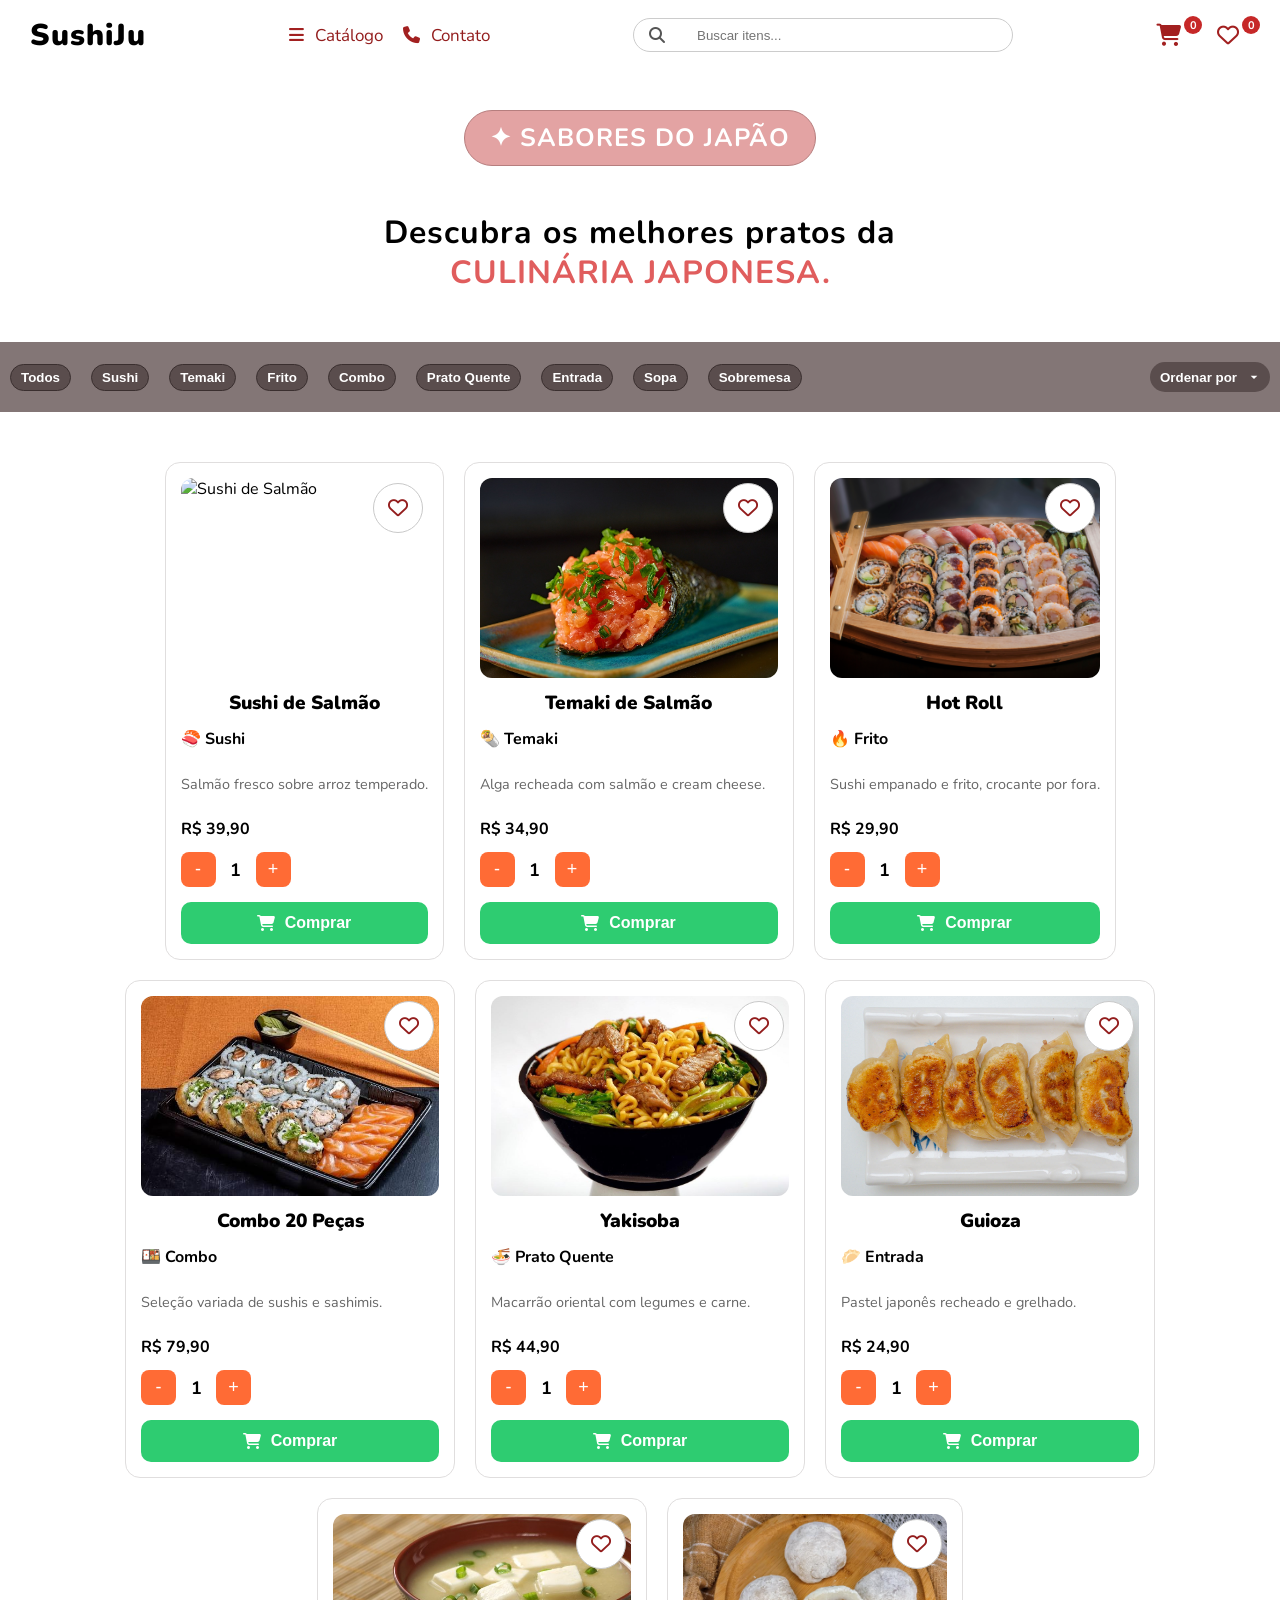
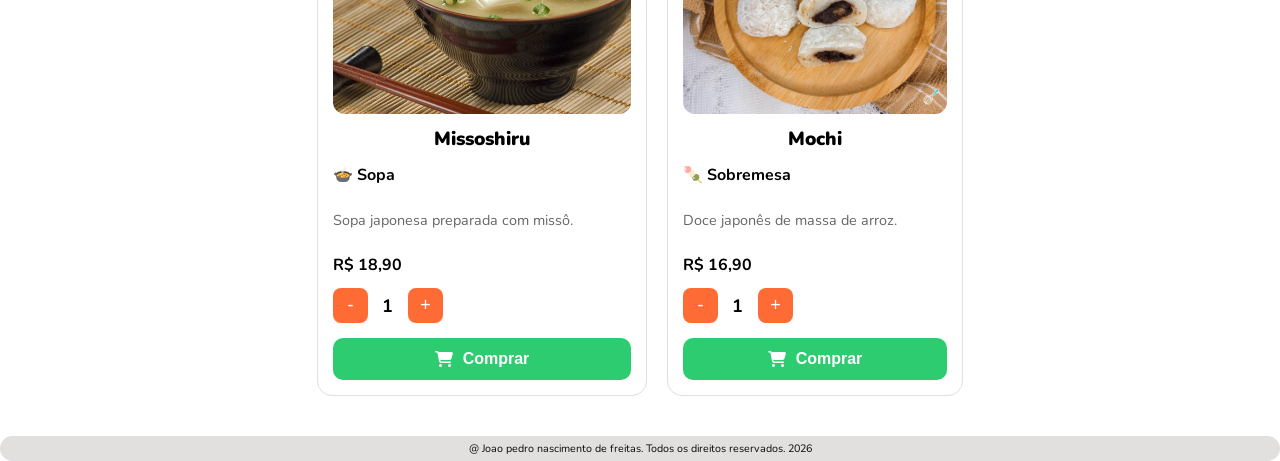
==== index.html @ 60b03006 "new att" ====
<!DOCTYPE html>
<html lang="pt-br">

<head>
    <meta charset="UTF-8">
    <meta name="viewport" content="width=device-width, initial-scale=1.0">
    <link rel="stylesheet" href="style.css" />
    <link rel="stylesheet" href="https://cdnjs.cloudflare.com/ajax/libs/font-awesome/6.7.2/css/all.min.css">
    <link rel="preconnect" href="https://fonts.googleapis.com">
    <link rel="preconnect" href="https://fonts.gstatic.com" crossorigin>
    <link
        href="https://fonts.googleapis.com/css2?family=Bricolage+Grotesque:opsz,wght@12..96,200..800&family=Nunito:ital,wght@0,200..1000;1,200..1000&display=swap"
        rel="stylesheet">
    <title>Catalogo</title>
</head>

<body>
  <header class="header-info">
    <div class="container">
        <span class="logo">SushiJu</span>

        <nav class="menu">
            <ul>
                <li><a href="index.html"><i class="fa-solid fa-bars menu-icon"></i>Catálogo</a></li>
                <li><a href="contato.html"><i class="fa-solid fa-phone"></i>Contato</a></li>
            </ul>
        </nav>
<div class="pesquisa">
    <i class="fa-solid fa-magnifying-glass"></i>
    <input type="text" placeholder="Buscar itens..." id="pesquisa">
</div>
        <div class="acoes">
            <a href="carrinho.html" class="icone-carrinho">
                <i class="fa-solid fa-cart-shopping"></i>
                <span id="carrinho-count" class="contador">0</span>
            </a>

            <a href="favoritos.html" class="favoritos">
                <i class="fa-regular fa-heart"></i>
                <span id="favoritos-count" class="contador">0</span>
            </a>
        </div>
    </div>
</header>
    <main class="main">
        <section class="bem-vindo">
            <div class="welcome">
                ✦ SABORES DO JAPÃO</div>
        </section>
        <div class="tag">
            <h1>Descubra os melhores pratos da <span id="span-local">culinária japonesa.</span> </h1>
        </div>
    <section class="filtros">
    <div class="categorias">

        <button class="categoria-btn" data-categoria="Todos">
            Todos
        </button>

        <button class="categoria-btn" data-categoria="Sushi">
            Sushi
        </button>

        <button class="categoria-btn" data-categoria="Temaki">
            Temaki
        </button>

        <button class="categoria-btn" data-categoria="Frito">
            Frito
        </button>

        <button class="categoria-btn" data-categoria="Combo">
            Combo
        </button>

        <button class="categoria-btn" data-categoria="Prato Quente">
            Prato Quente
        </button>

        <button class="categoria-btn" data-categoria="Entrada">
            Entrada
        </button>

        <button class="categoria-btn" data-categoria="Sopa">
            Sopa
        </button>

        <button class="categoria-btn" data-categoria="Sobremesa">
            Sobremesa
        </button>

    </div>
    <div class="ordenacao">
    <select id="ordenar">
        <option value="padrao">Ordenar por</option>
        <option value="nome">Nome (A-Z)</option>
        <option value="preco-menor">Menor preço</option>
        <option value="preco-maior">Maior preço</option>
    </select>
</div>
</section>
        
        <section class="catalogo" id="catalogo">
            <!-- template -->
         <article class="card"
          data-categoria="Sushi"
          data-id="0"
          data-preco="39.90">
    <img src="/imagens/sushi-1.jpg" alt="Sushi de Salmão" loading="lazy">

    <h3>Sushi de Salmão</h3>

    <p>🍣 Sushi</p>
    <p class="descricao">Salmão fresco sobre arroz temperado.</p>
 
    <p>R$ 39,90</p>
 <button class="favoritar">
        <i class="fa-regular fa-heart"></i>
    </button>
    <div class="acoes-card">
        <div class="quantidade">
            <button class="diminuir">-</button>
            <span class="qtd">1</span>
            <button class="aumentar">+</button>
        </div>

        <button class="comprar">
            <i class="fa-solid fa-cart-shopping"></i>
            Comprar
        </button>
    </div>
</article>
<article class="card"
 data-categoria="Temaki"
 data-id="1"
 data-preco="34.90">
    <img src="/imagens/temaki-salmao.jpg" alt="Temaki de Salmão" loading="lazy">

    <h3>Temaki de Salmão</h3>

    <p>🌯 Temaki</p>
    <p class="descricao">Alga recheada com salmão e cream cheese.</p>

    <p>R$ 34,90</p>
 <button class="favoritar">
        <i class="fa-regular fa-heart"></i>
    </button>
    <div class="acoes-card">
        <div class="quantidade">
            <button class="diminuir">-</button>
            <span class="qtd">1</span>
            <button class="aumentar">+</button>
        </div>

        <button class="comprar">
            <i class="fa-solid fa-cart-shopping"></i>
            Comprar
        </button>
    </div>
</article>
<article class="card"
data-preco="29.90"
data-id="2"
data-categoria="Frito">
    <img src="/imagens/hot rolls.jpg" alt="Imagem" loading="lazy">

    <h3>Hot Roll</h3>

    <p>🔥 Frito</p>
<p class="descricao">Sushi empanado e frito, crocante por fora.</p>


    <p>R$ 29,90</p>
 <button class="favoritar">
        <i class="fa-regular fa-heart"></i>
    </button>
    <div class="acoes-card">
        <div class="quantidade">
            <button class="diminuir">-</button>
            <span class="qtd">1</span>
            <button class="aumentar">+</button>
        </div>

        <button class="comprar">
            <i class="fa-solid fa-cart-shopping"></i>
            Comprar
        </button>
    </div>
</article>
<article class="card"
 data-categoria="Combo" 
 data-id="3"
 data-preco="79.90">
 
    <img src="/imagens/combo.jpg" alt="Combo 20 Peças" loading="lazy">

    <h3>Combo 20 Peças</h3>

    <p>🍱 Combo</p>
<p class="descricao">Seleção variada de sushis e sashimis.</p>

    <p>R$ 79,90</p>
 <button class="favoritar">
        <i class="fa-regular fa-heart"></i>
    </button>
    <div class="acoes-card">
        <div class="quantidade">
            <button class="diminuir">-</button>
            <span class="qtd">1</span>
            <button class="aumentar">+</button>
        </div>

        <button class="comprar">
            <i class="fa-solid fa-cart-shopping"></i>
            Comprar
        </button>
    </div>
</article>
<article class="card"
data-id="4"
 data-categoria="Sopa,Prato Quente" 
data-preco="44.90">

    <img src="/imagens/yakisoba.jpg" alt="Yakisoba" loading="lazy">

    <h3>Yakisoba</h3>

    <p>🍜 Prato Quente</p>
<p class="descricao">Macarrão oriental com legumes e carne.</p>

    <p>R$ 44,90</p>
 <button class="favoritar">
        <i class="fa-regular fa-heart"></i>
    </button>
    <div class="acoes-card">
        <div class="quantidade">
            <button class="diminuir">-</button>
            <span class="qtd">1</span>
            <button class="aumentar">+</button>
        </div>

        <button class="comprar">
            <i class="fa-solid fa-cart-shopping"></i>
            Comprar
        </button>
    </div>
</article>
<article class="card" 
data-id="5"
data-categoria="Entrada"
 data-preco="24.90">
    <img src="/imagens/guiozá.jpg" alt="Guioza" loading="lazy">

    <h3>Guioza</h3>

    <p>🥟 Entrada</p>
<p class="descricao">Pastel japonês recheado e grelhado.</p>
 
    <p>R$ 24,90</p>
 <button class="favoritar">
        <i class="fa-regular fa-heart"></i>
    </button>
    <div class="acoes-card">
        <div class="quantidade">
            <button class="diminuir">-</button>
            <span class="qtd">1</span>
            <button class="aumentar">+</button>
        </div>

        <button class="comprar">
            <i class="fa-solid fa-cart-shopping"></i>
            Comprar
        </button>
    </div>
</article>
<article class="card"
data-id="6"
data-categoria="Sopa"
 data-preco="18.90">
    <img src="/imagens/missoshiru.jpg" alt="Missoshiru" loading="lazy">

    <h3>Missoshiru</h3>

    <p>🍲 Sopa</p>
<p class="descricao">Sopa japonesa preparada com missô.</p>

    <p>R$ 18,90</p>
 <button class="favoritar">
        <i class="fa-regular fa-heart"></i>
    </button>
    <div class="acoes-card">
        <div class="quantidade">
            <button class="diminuir">-</button>
            <span class="qtd">1</span>
            <button class="aumentar">+</button>
        </div>

        <button class="comprar">
            <i class="fa-solid fa-cart-shopping"></i>
            Comprar
        </button>
    </div>
</article>
<article class="card"
 data-categoria="Sobremesa"
 data-id="7"
 data-preco="16.90">
    <img src="/imagens/mochis.jpg" alt="Mochi" loading="lazy">

    <h3>Mochi</h3>

    <p>🍡 Sobremesa</p>
<p class="descricao">Doce japonês de massa de arroz.</p>

    <p>R$ 16,90</p>
 <button class="favoritar">
        <i class="fa-regular fa-heart"></i>
    </button>
    <div class="acoes-card">
        <div class="quantidade">
            <button class="diminuir">-</button>
            <span class="qtd">1</span>
            <button class="aumentar">+</button>
        </div>

        <button class="comprar">
            <i class="fa-solid fa-cart-shopping"></i>
            Comprar
        </button>
    </div>
</article>
          
        </section>

    </main>
    <footer class="rodape">
        <p> @ Joao pedro nascimento de freitas. Todos os direitos reservados. 2026 </p>
    </footer>
    <script src="produtos.js"></script>
    <script src="script.js"></script>

</body>
</html>
---- style.css ----
* {
  box-sizing: border-box;
  margin: 0;
  padding: 0;
  outline: 0;
}

body,html {
  font-family: "Nunito", sans-serif;
  min-height: 100vh;
  display: flex;
  margin: 0;
  flex-direction: column;
}

.main {
  flex: 1;
}
:root {
  --cor-primaria: #931d1d;
  --cor-primaria-hover: #741818;
  --cor-secundaria: #5a4d4d;
  --cor-secundaria-hover: #3a2f2f;
  --cor-destaque: #e05d5d;
  --cor-vermelho-coracao: #c62828;
  --cor-preco: #ff3d3d;
  --cor-texto-escuro: #080808;
  --cor-borda: #ccc;
  --cor-borda-clara: #e0dede;
  --cor-fundo-cinza: #e2dfdf;
  --cor-branco: #fff;
  --cor-preto: #111;
  --transicao-padrao: 0.3s;
}

i {
  color: #a22020;
  margin-right: 11px;
}

/* =========================================
   CABEÇALHO / NAVEGAÇÃO
   ========================================= */
.logo {
  font-size: 30px;
  font-weight: 900;
  letter-spacing: 1px;
}

.menu {
  border: none;
  background-color: transparent;
  outline: none;
}

.menu ul {
  display: flex;
  list-style: none;
  gap: 20px;
}

.menu a {
  color: var(--cor-primaria);
  text-decoration: none;
  font-size: 17px;
}
.contato {
  flex: 1;
}

.menu a:hover {
  color: #000000;
}

.header-contato.selecionado a {
  opacity: 0.4;
}

.container,
.container-contato {
  display: flex;
  align-items: center;
  border-radius: 999px;
  padding: 15px 30px;
  gap: 40px;
  width: 100%;
  position: sticky;
  z-index: 999;
  top: 0;
  background-color: var(--cor-branco);
  height: 70px;
}

.container {
  justify-content: space-between;
}

.container:focus-within {
  box-shadow: 0 0 12px rgba(147, 29, 29, 0.15);
}

/* 
   PESQUISA
   */
.pesquisa {
  display: flex;
  align-items: center;
  gap: 10px;
  border: 1px solid var(--cor-borda);
  border-radius: 20px;
  padding: 8px 15px;
  width: 380px;
  max-width: 100%;
  transition: var(--transicao-padrao);
}

.pesquisa:focus-within {
  border-color: var(--cor-primaria);
  box-shadow: 0 0 8px rgba(147, 29, 29, 0.25);
}

.pesquisa input {
  border: none;
  outline: none;
  width: 300px;
  background: transparent;
  margin-left: 11px;
}

.pesquisa i {
  color: #555;
}

/*
   AÇÕES DO HEADER (favoritos / carrinho)
  */
.contato {
  display: flex;
  flex-direction: column;
  text-align: center;
  align-items: center;
  padding: 10px;
  margin-top: 10px;
}

.contato h1,
.contato h2 {
  text-align: center;
  font-weight: 900;
  margin-bottom: 10px;
}

.info-contato {
  margin: 0 auto;
  padding: 25px;
  background-color: var(--cor-branco);
  border: 2px solid #062022;
  border-radius: 12px;
  box-shadow: 0 2px 7px rgba(0, 0, 0, 0.15);
  width: 300px;
  text-align: center;
}

.info-contato p {
  margin: 10px 0;
  font-size: 18px;
}

fieldset {
  display: flex;
  flex-direction: column;
  gap: 20px;
  padding: 30px;
  background-color: var(--cor-branco);
  border-radius: 12px;
  border: none;
  width: 450px;
  max-width: 100%;
  margin: 0 auto;
}

legend {
  text-align: center;
  font-size: 1.1rem;
  margin-bottom: 15px;
}

.form-contato input,
.form-contato textarea {
  padding: 20px;
  border: 1px solid var(--cor-borda);
  border-radius: 10px;
  font-size: 16px;
  width: 100%;
}

.form-contato input:focus,
.form-contato textarea:focus {
  border-color: #000000;
  outline: none;
  transition: var(--transicao-padrao);
}

.form-contato textarea {
  height: 150px;
  resize: none;
}

.form-contato input::placeholder,
.form-contato textarea::placeholder {
  color: #727279;
  opacity: 0.9;
}

.form-contato button {
  padding: 12px;
  background: var(--cor-primaria);
  color: var(--cor-branco);
  border: none;
  font-weight: bold;
  border-radius: 10px;
  font-size: 18px;
  cursor: pointer;
  transition: var(--transicao-padrao);
}

.form-contato button:hover {
  background: var(--cor-primaria-hover);
}

/* =========================================
   TÍTULOS GERAIS / BOAS-VINDAS
   ========================================= */
h3 {
  text-align: center;
  font-size: 19px;
}

.bem-vindo {
  display: flex;
  justify-content: center;
  margin-top: 40px;
}

.welcome {
  padding: 10px 25px;
  background-color: #e3a3a3;
  border-radius: 999px;
  border: #b67e7e solid 1px;
  letter-spacing: 1px;
  text-transform: uppercase;
  color: var(--cor-branco);
  font-size: 25px;
  font-weight: 700;
}

.bem-vindo-favoritos h1 {
  text-align: center;
  margin-top: 40px;
  font-size: 30px;
  font-weight: 900;
  letter-spacing: 1px;
  color: var(--cor-destaque);
}

.bem-vindo-carrinho {
  text-align: center;
  margin: 40px 0;
  font-weight: 900;
}

.bem-vindo-carrinho h1 {
  font-size: 2rem;
}

.tag {
  margin-top: 45px;
  text-align: center;
  letter-spacing: 1px;
  color: #000000;
}

.tag span {
  display: block;
  font-weight: 700;
  line-height: 1.2;
  max-width: 800px;
  margin: 0 auto 50px;
  text-transform: uppercase;
  letter-spacing: 1px;
  color: var(--cor-destaque);
}
.mensagem-vazio{
    text-align: center;
    grid-column: 1 / -1;
 color: var(--cor-secundaria);
    font-family: "Nunito", sans-serif;
    font-size: 1.9rem;
    padding: 40px 0;
    
}

/* =========================================
   RODAPÉ
   ========================================= */
.rodape {
  text-align: center;
  padding: 5px;
  margin-top: 40px;
  background-color: var(--cor-fundo-cinza);
  color: var(--cor-texto-escuro);
  user-select: none;
  font-size: 0.67rem;
  border-radius: 99999px;
}
.rodape-contato{
  text-align: center;
  padding: 5px;
  margin-top: 40px;
  background-color: var(--cor-fundo-cinza);
  color: var(--cor-texto-escuro);
  user-select: none;
  font-size: 0.67rem;
  border-radius: 99999px;
}

/* =========================================
   CATÁLOGO / FILTROS / ORDENAÇÃO
   ========================================= */
.catalogo {
  display: flex;
  flex-wrap: wrap;
  gap: 20px;
  justify-content: center;
  margin-top: 50px;
}

.filtros {
  display: flex;
  justify-content: space-between;
  margin-top: 20px;
  background-color: #837676;
  padding: 10px;
  width: 100%;
  height: 70px;
}

.categorias {
  display: flex;
  gap: 20px;
  align-items: center;
}

.categorias button {
  background-color: var(--cor-secundaria);
  color: var(--cor-branco);
  font-weight: 700;
  border: var(--cor-secundaria-hover) solid 1px;
  padding: 5px 10px;
  border-radius: 9999px;
  cursor: pointer;
  text-decoration: none;
  transition: var(--transicao-padrao);
}

.categorias button:hover {
  background-color: var(--cor-secundaria-hover);
  color: var(--cor-branco);
  transform: scale(1.1);
}

.info-catalogo {
  color: var(--cor-branco);
  font-weight: 900;
  align-self: center;
}

.ordenacao {
  display: flex;
  justify-content: flex-end;
  margin: 10px 0;
}

.ordenacao select {
  background-color: var(--cor-secundaria);
  color: var(--cor-branco);
  font-weight: 700;
  border: none;
  padding: 5px 10px;
  border-radius: 9999px;
  cursor: pointer;
  transition: var(--transicao-padrao);
  outline: none;
  appearance: none;
  -webkit-appearance: none;
  -moz-appearance: none;
  padding-right: 30px;
  background-image: url("data:image/svg+xml;charset=UTF-8,%3Csvg xmlns='http://www.w3.org/2000/svg' viewBox='0 0 24 24' fill='white'%3E%3Cpath d='M7 10l5 5 5-5z'/%3E%3C/svg%3E");
  background-repeat: no-repeat;
  background-position: right 8px center;
  background-size: 16px;
}

.ordenacao select:hover {
  background-color: #746363;
}

.ordenacao select option {
  background-color: var(--cor-branco);
  color: #333;
  font-weight: 400;
}

/* =========================================
   CARD DE PRODUTO
   ========================================= */
.card {
  display: flex;
  flex-direction: column;
  max-width: 330px;
  position: relative;
  padding: 15px;
  border-radius: 15px;
  border: var(--cor-borda-clara) solid 1px;
  transition: var(--transicao-padrao);
}

.card:hover {
  transform: translateY(-6px);
  box-shadow: 0 15px 30px rgba(0, 0, 0, .12);
}

.card img {
  width: 100%;
  height: 200px;
  object-fit: cover;
  border-radius: 12px;
}

.card h3 {
  font-weight: 900;
  margin-top: 12px;
}

.card p {
  font-weight: 700;
  margin: 12px 0;
}

.card .descricao {
  font-weight: 400;
  color: #666;
  font-size: 0.9rem;
}


/* =========================================
   BOTÃO FAVORITAR (dentro do card)
   ========================================= */
.favoritar {
  position: absolute;   /* ADICIONE ESTA LINHA */
  top: 20px;             /* ADICIONE ESTA LINHA */
  right: 20px;            /* ADICIONE ESTA LINHA */
  appearance: none;
  -webkit-appearance: none;
  -moz-appearance: none;
  
  display: flex;
  align-items: center;
  justify-content: center;
  width: 50px;
  height: 50px;
  padding: 0;
  line-height: 0;
  font: inherit;

  border-radius: 50%;
  background-color: var(--cor-branco);
  border: 1px solid #c9c9c9;
  cursor: pointer;
  transition: var(--transicao-padrao);
}

.favoritar i {
  font-size: 20px;
  color: var(--cor-primaria);
  transition: var(--transicao-padrao);
  margin: 0; /* anula o margin-right: 11px da regra genérica "i" */
  display: block;
}

.favoritar:hover {
  transform: scale(1.1);
  border-color: var(--cor-vermelho-coracao);
}

.favoritar:hover i {
  color: var(--cor-vermelho-coracao);
}

.favoritar.selecionado {
  background-color: var(--cor-vermelho-coracao);
  border-color: var(--cor-vermelho-coracao);
}

.favoritar.selecionado i {
  color: #fff;
  font-weight: 900;
}

/* =========================================
   COMPRA / QUANTIDADE (usado no card do catálogo)
   ========================================= */
.quantidade {
  display: flex;
  align-items: center;
  gap: 10px;
}

.quantidade button {
  width: 35px;
  height: 35px;
  border: none;
  border-radius: 8px;
  background: #ff6b35;
  color: var(--cor-branco);
  font-size: 18px;
  cursor: pointer;
  transition: var(--transicao-padrao);
}

.quantidade button:hover {
  transform: scale(1.05);
}

.quantidade span {
  font-size: 18px;
  font-weight: bold;
  min-width: 20px;
  text-align: center;
}

.comprar {
  width: 100%;
  margin-top: 15px;
  padding: 12px;
  border: none;
  border-radius: 10px;
  background: #2ecc71;
  color: var(--cor-branco);
  font-size: 16px;
  font-weight: 700;
  cursor: pointer;
  display: flex;
  align-items: center;
  justify-content: center;
  gap: 10px;
  transition: var(--transicao-padrao);
}

.comprar:hover {
  background: #28b463;
  transform: translateY(-2px);
}

.comprar i {
  color: var(--cor-branco);
  background: transparent;
  border: none;
  width: auto;
  height: auto;
  margin: 0;
}

/* =========================================
   CARRINHO (página de carrinho)
   Obs: aqui .quantidade button usa um visual diferente
   (redondo, fundo preto) do usado no card do catálogo acima.
   Por isso foi isolado dentro de .carrinho para não conflitar.
   ========================================= */
.carrinho {
  max-width: 1100px;
  width: 100%;
  margin: 0 auto;
  display: flex;
  flex-wrap: wrap;
  justify-content: center;
  gap: 20px;
}

.item-carrinho {
  flex-direction: column;
  width: 220px;
  text-align: center;
}

.item-carrinho img {
  width: 100%;
  height: 140px;
}

.info-produto {
  margin-left: 0;
  margin-top: 10px;
}

.info-produto h3 {
  font-size: 1.3rem;
  margin-bottom: 10px;
}

.info-produto p {
  color: var(--cor-preco);
  font-weight: bold;
  font-size: 1rem;
}

.carrinho .quantidade button {
  width: 35px;
  height: 35px;
  border: none;
  border-radius: 50%;
  background: var(--cor-preto);
  color: var(--cor-branco);
  cursor: pointer;
  font-size: 18px;
  transition: var(--transicao-padrao);
}

.carrinho .quantidade button:hover {
  transform: scale(1.1);
}

.remover {
  margin-top:12px;
  border: none;
  background: none;
  color: #e53935;
  font-size: 22px;
  cursor: pointer;
}

.resumo-pedido {
  width: 50%;
  margin: 0 auto;
  background: var(--cor-branco);
  padding: 25px;
  border-radius: 12px;
  box-shadow: 0 8px 10px rgba(177, 55, 55, 0.08);
}

.resumo-pedido h2 {
  margin-bottom: 20px;
}

.resumo-pedido p {
  display: flex;
  justify-content: space-between;
  margin: 10px 0;
}

.resumo-pedido h3 {
  margin: 25px 0;
  color: #7e8c3f;
}

.btn-finalizar {
  width: 70%;
  margin: 0 auto;
  display: block;
  padding: 15px;
  border: none;
  border-radius: 10px;
  background: var(--cor-preto);
  color: var(--cor-branco);
  font-size: 17px;
  font-weight: bold;
  cursor: pointer;
  transition: var(--transicao-padrao);
}

.btn-finalizar:hover {
  transform: scale(1.02);
}

/* =========================================
   RESPONSIVIDADE BÁSICA (sugestão — ajuste os breakpoints
   e regras conforme o layout real do seu HTML)
   ========================================= */
@media (max-width: 768px) {
  .container,
  .container-contato {
    flex-wrap: wrap;
    height: auto;
    padding: 15px;
  }

  .pesquisa {
    width: 100%;
  }

  .carrinho,
  .resumo-pedido {
    width: 100%;
  }

  .item-carrinho {
    flex-direction: column;
    text-align: center;
  }

  .info-produto {
    margin-left: 0;
    margin-top: 10px;
  }
}
/* =========================================
   ÍCONES DO HEADER (carrinho / favoritos)
   ========================================= */
.acoes {
  display: flex;
  align-items: center;
  gap: 25px;
}

.acoes a {
  position: relative;
  display: flex;
  align-items: center;
  justify-content: center;
  color: var(--cor-primaria);
  font-size: 22px;
  text-decoration: none;
  transition: var(--transicao-padrao);
}

.acoes a:hover {
  color: var(--cor-vermelho-coracao);
}

.contador {
  position: absolute;
  top: -8px;
  right: -10px;
  background-color: var(--cor-vermelho-coracao);
  color: var(--cor-branco);
  font-size: 11px;
  font-weight: 700;
  min-width: 18px;
  height: 18px;
  border-radius: 50%;
  display: flex;
  align-items: center;
  justify-content: center;
  padding: 0 3px;
}
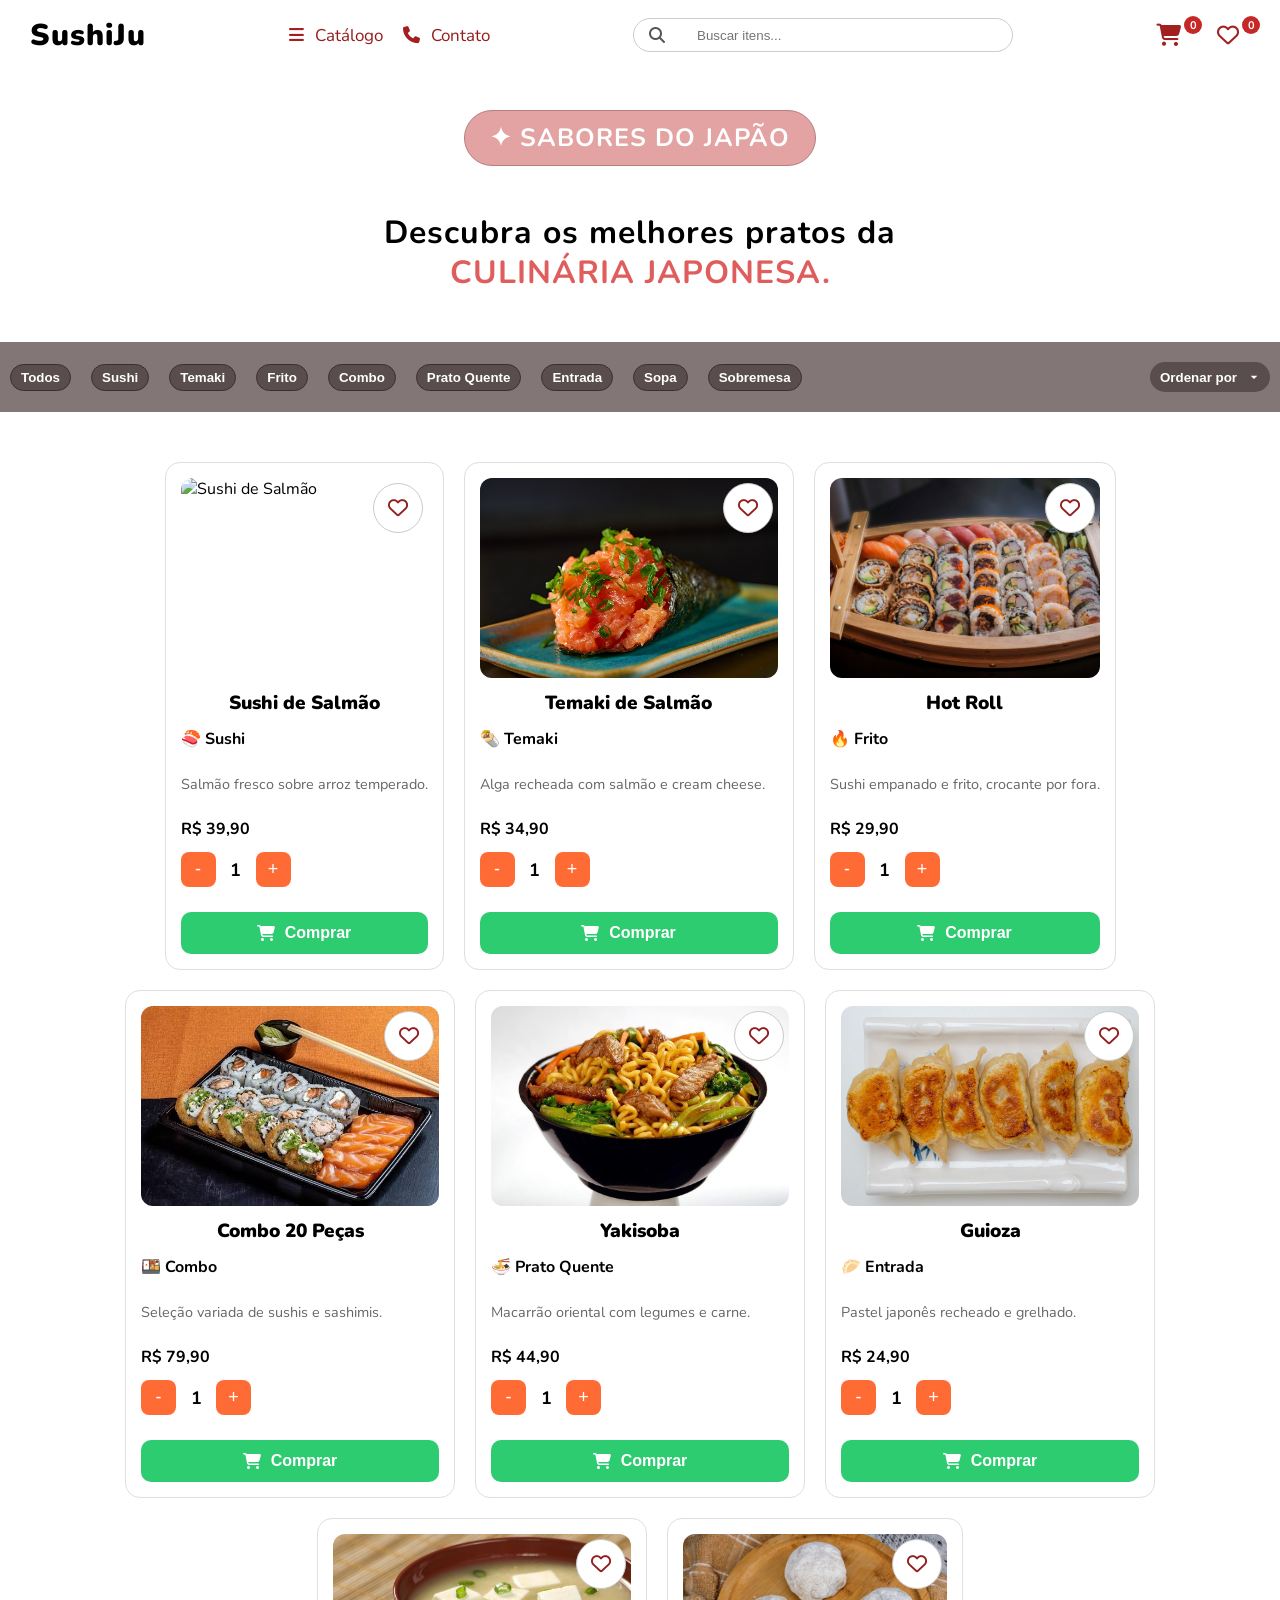
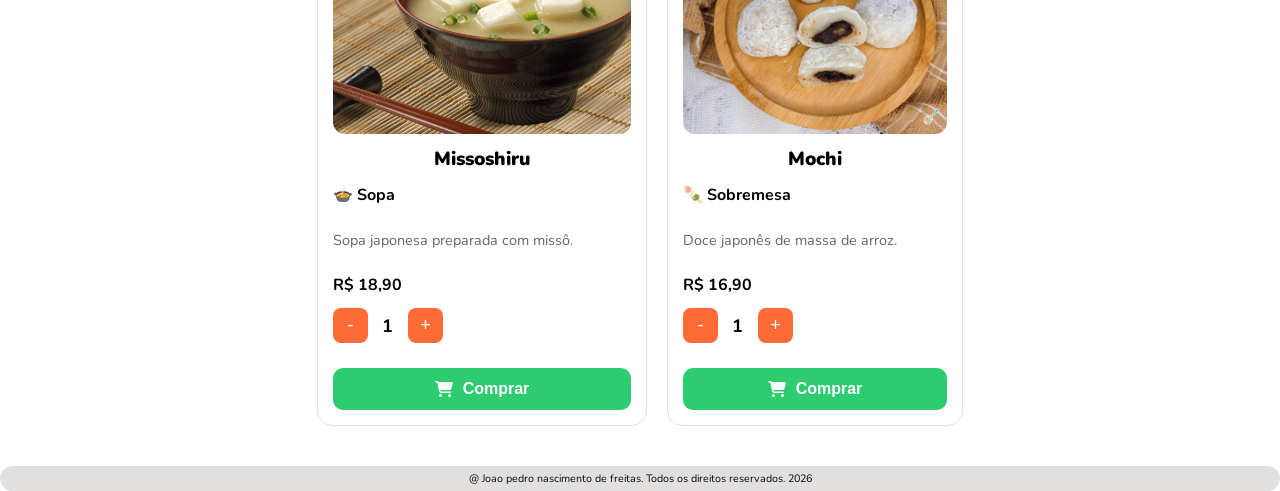
==== commit 4454dd8b: "att" ====
--- a/index.html
+++ b/index.html
@@ -106,7 +106,7 @@
           data-categoria="Sushi"
           data-id="0"
           data-preco="39.90">
-    <img src="/imagens/sushi-1.jpg" alt="Sushi de Salmão" loading="lazy">
+    <img src="imagens/sushi-1.jpg" alt="Sushi de Salmão" loading="lazy">
 
     <h3>Sushi de Salmão</h3>
 
@@ -134,7 +134,7 @@
  data-categoria="Temaki"
  data-id="1"
  data-preco="34.90">
-    <img src="/imagens/temaki-salmao.jpg" alt="Temaki de Salmão" loading="lazy">
+    <img src="imagens/temaki-salmao.jpg" alt="Temaki de Salmão" loading="lazy">
 
     <h3>Temaki de Salmão</h3>
 
@@ -162,7 +162,7 @@
 data-preco="29.90"
 data-id="2"
 data-categoria="Frito">
-    <img src="/imagens/hot rolls.jpg" alt="Imagem" loading="lazy">
+    <img src="imagens/hotRolls.jpg" alt="Imagem" loading="lazy">
 
     <h3>Hot Roll</h3>
 
@@ -192,7 +192,7 @@
  data-id="3"
  data-preco="79.90">
  
-    <img src="/imagens/combo.jpg" alt="Combo 20 Peças" loading="lazy">
+    <img src="imagens/combo.jpg" alt="Combo 20 Peças" loading="lazy">
 
     <h3>Combo 20 Peças</h3>
 
@@ -221,7 +221,7 @@
  data-categoria="Sopa,Prato Quente" 
 data-preco="44.90">
 
-    <img src="/imagens/yakisoba.jpg" alt="Yakisoba" loading="lazy">
+    <img src="imagens/yakisoba.jpg" alt="Yakisoba" loading="lazy">
 
     <h3>Yakisoba</h3>
 
@@ -249,7 +249,7 @@
 data-id="5"
 data-categoria="Entrada"
  data-preco="24.90">
-    <img src="/imagens/guiozá.jpg" alt="Guioza" loading="lazy">
+    <img src="imagens/guioza.jpg" alt="Guioza" loading="lazy">
 
     <h3>Guioza</h3>
 
@@ -277,7 +277,7 @@
 data-id="6"
 data-categoria="Sopa"
  data-preco="18.90">
-    <img src="/imagens/missoshiru.jpg" alt="Missoshiru" loading="lazy">
+    <img src="imagens/missoshiru.jpg" alt="Missoshiru" loading="lazy">
 
     <h3>Missoshiru</h3>
 
@@ -305,7 +305,7 @@
  data-categoria="Sobremesa"
  data-id="7"
  data-preco="16.90">
-    <img src="/imagens/mochis.jpg" alt="Mochi" loading="lazy">
+    <img src="imagens/mochis.jpg" alt="Mochi" loading="lazy">
 
     <h3>Mochi</h3>
 
--- a/style.css
+++ b/style.css
@@ -722,6 +722,12 @@
   align-items: center;
   gap: 25px;
 }
+.acoes-card {
+  margin-top: auto;
+  display: flex;
+  flex-direction: column;
+  gap: 10px;
+}
 
 .acoes a {
   position: relative;
